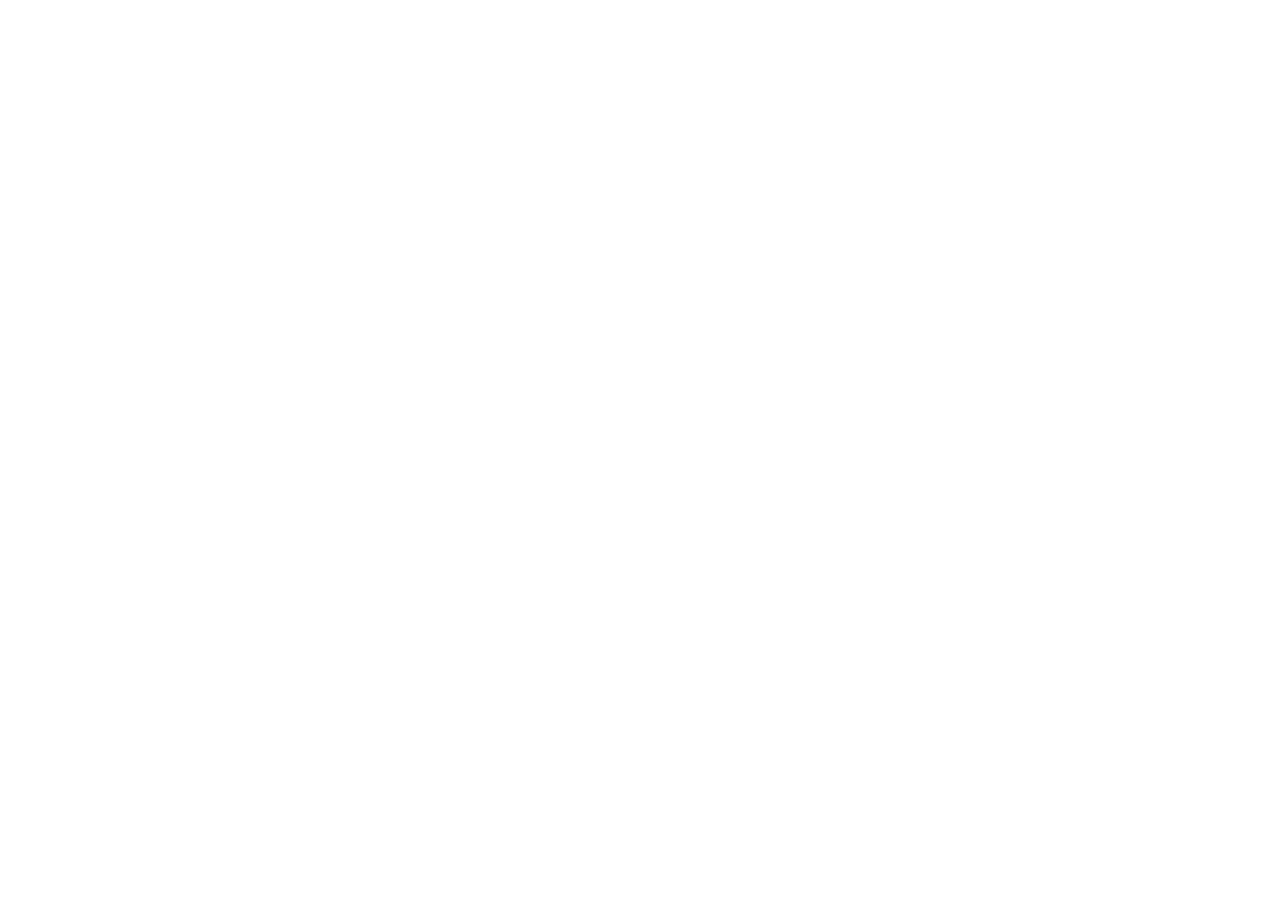
==== index.html @ 4f391301 "danya bot" ====
<!DOCTYPE html>
<html lang="en">
  <head>
    <link
      rel="icon"
      sizes="192x192"
      href="https://static.wixstatic.com/media/59e1b2_a5113f2312724d3fac35273dcd4bedaa%7Emv2.jpg/v1/fill/w_32%2Ch_32%2Clg_1%2Cusm_0.66_1.00_0.01/59e1b2_a5113f2312724d3fac35273dcd4bedaa%7Emv2.jpg"
    />
    <meta charset="UTF-8" />
    <meta http-equiv="X-UA-Compatible" content="IE=edge" />
    <meta name="viewport" content="width=device-width, initial-scale=1.0" />
    <title>Магазин|KARPOVA</title>
  </head>
  <body>
    <header></header>
  </body>
</html>
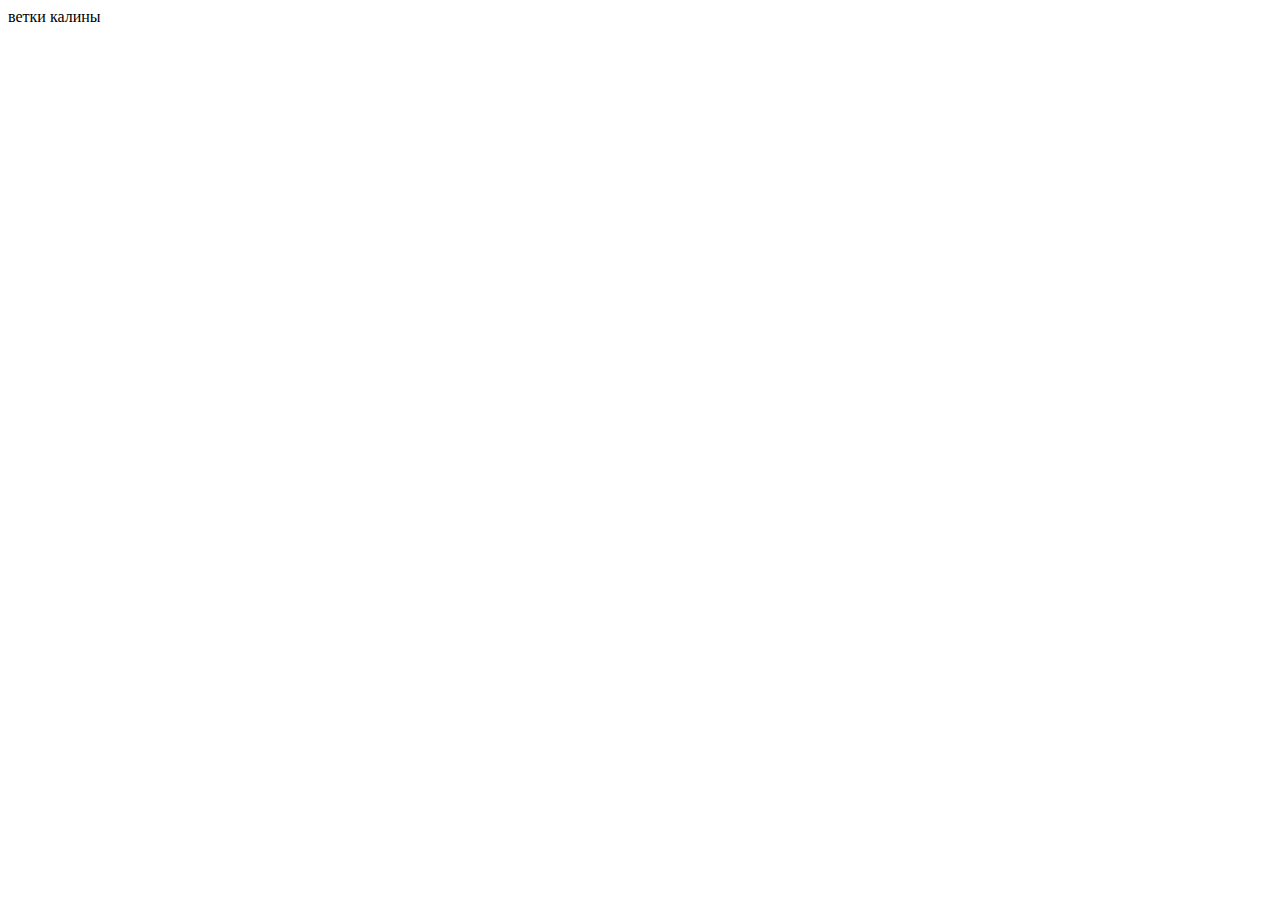
==== commit 6eee4229: "Merge branch 'main' of https://github.com/St4ff1-Pablo/karpova" ====
--- a/index.html
+++ b/index.html
@@ -12,6 +12,6 @@
     <title>Магазин|KARPOVA</title>
   </head>
   <body>
-    <header></header>
+    <header>ветки калины</header>
   </body>
 </html>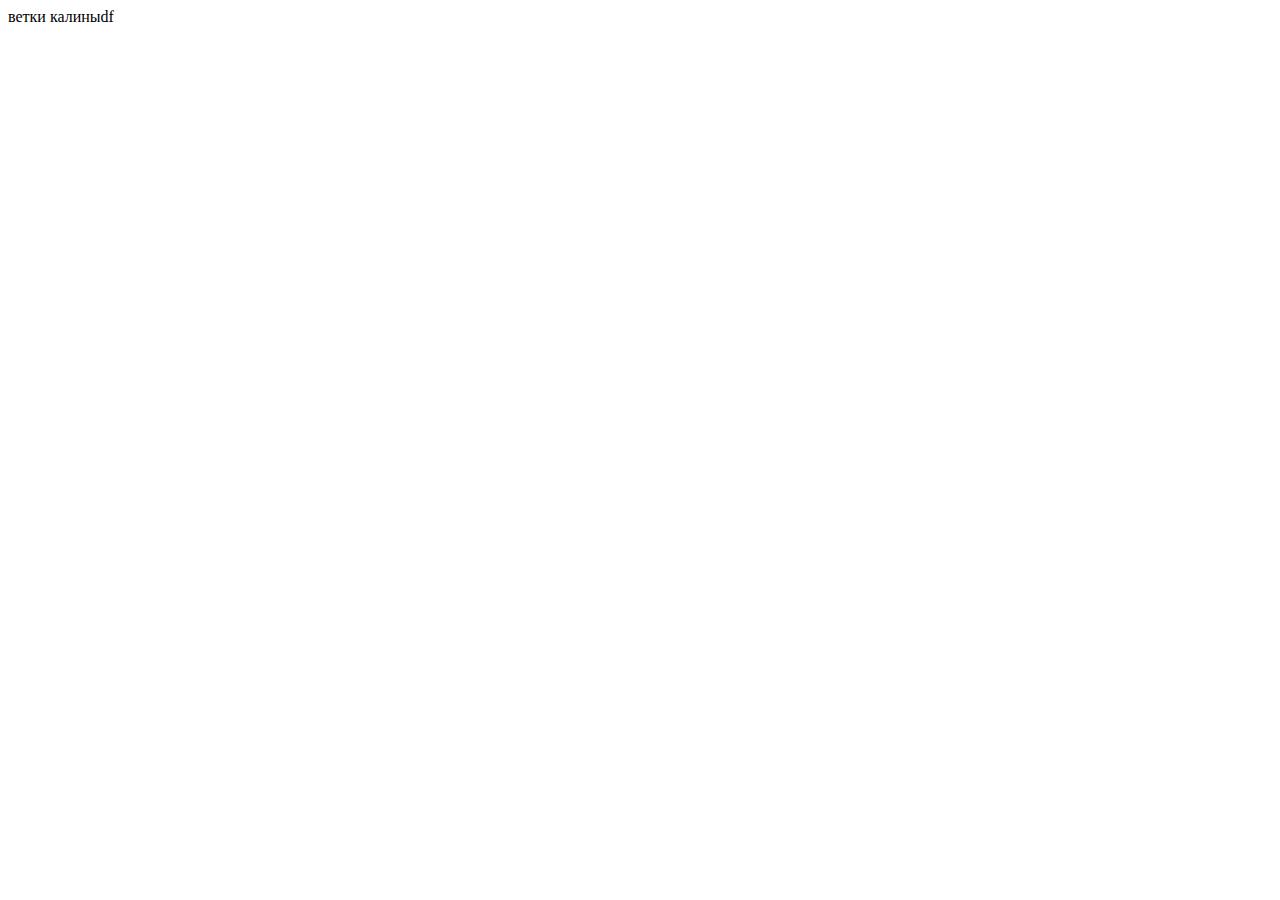
==== commit f40282aa: "lol" ====
--- a/index.html
+++ b/index.html
@@ -12,6 +12,6 @@
     <title>Магазин|KARPOVA</title>
   </head>
   <body>
-    <header>ветки калины</header>
+    <header>ветки калиныdf</header>
   </body>
 </html>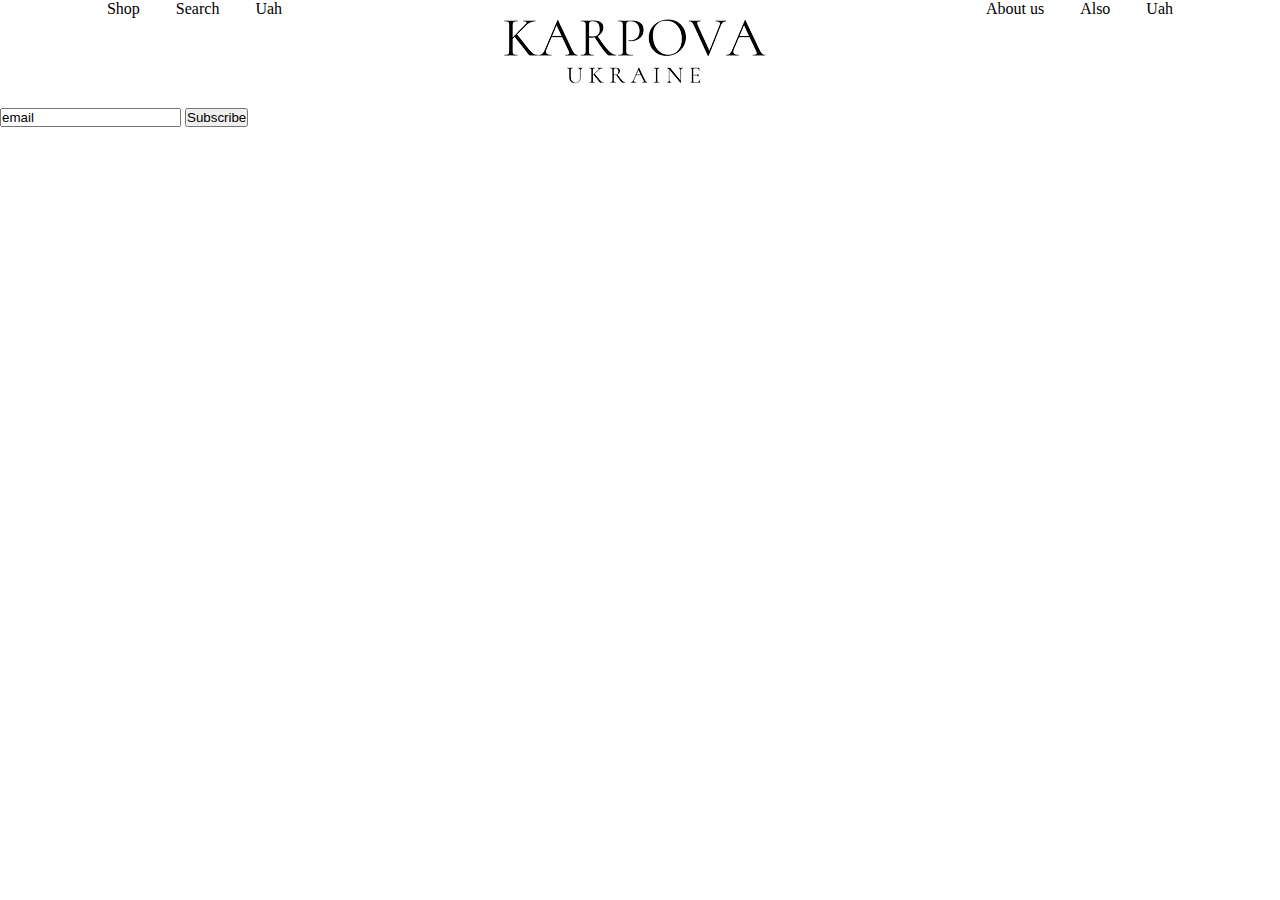
==== commit 7f80aa00: "даня бот" ====
--- a/index.html
+++ b/index.html
@@ -9,9 +9,35 @@
     <meta charset="UTF-8" />
     <meta http-equiv="X-UA-Compatible" content="IE=edge" />
     <meta name="viewport" content="width=device-width, initial-scale=1.0" />
+    <link rel="stylesheet" href="index.css" />
     <title>Магазин|KARPOVA</title>
   </head>
   <body>
-    <header>ветки калиныdf</header>
+    <header>
+      <nav>
+        <ul class="nav-list">
+          <span>
+            <li>Shop</li>
+            <li>Search</li>
+            <li>Uah</li>
+          </span>
+          <span>
+            <li class="nav-logo">
+              <img src="./img/logo.webp" alt="KARPOVA UKRAINE" class="logo" />
+            </li>
+          </span>
+          <span>
+            <li>About us</li>
+            <li>Also</li>
+            <li>Uah</li>
+          </span>
+        </ul>
+      </nav>
+    </header>
+
+    <footer>
+      <input type="text" value="email" />
+      <button>Subscribe</button>
+    </footer>
   </body>
-</html>+</html>
--- a/index.css
+++ b/index.css
@@ -0,0 +1,16 @@
+* {
+  margin: 0;
+  padding: 0;
+  list-style: none;
+  cursor: wait;
+}
+
+.nav-list{
+  display: flex;
+  justify-content: space-around;
+}
+
+li{
+  display: inline;
+  padding: 1rem;
+}
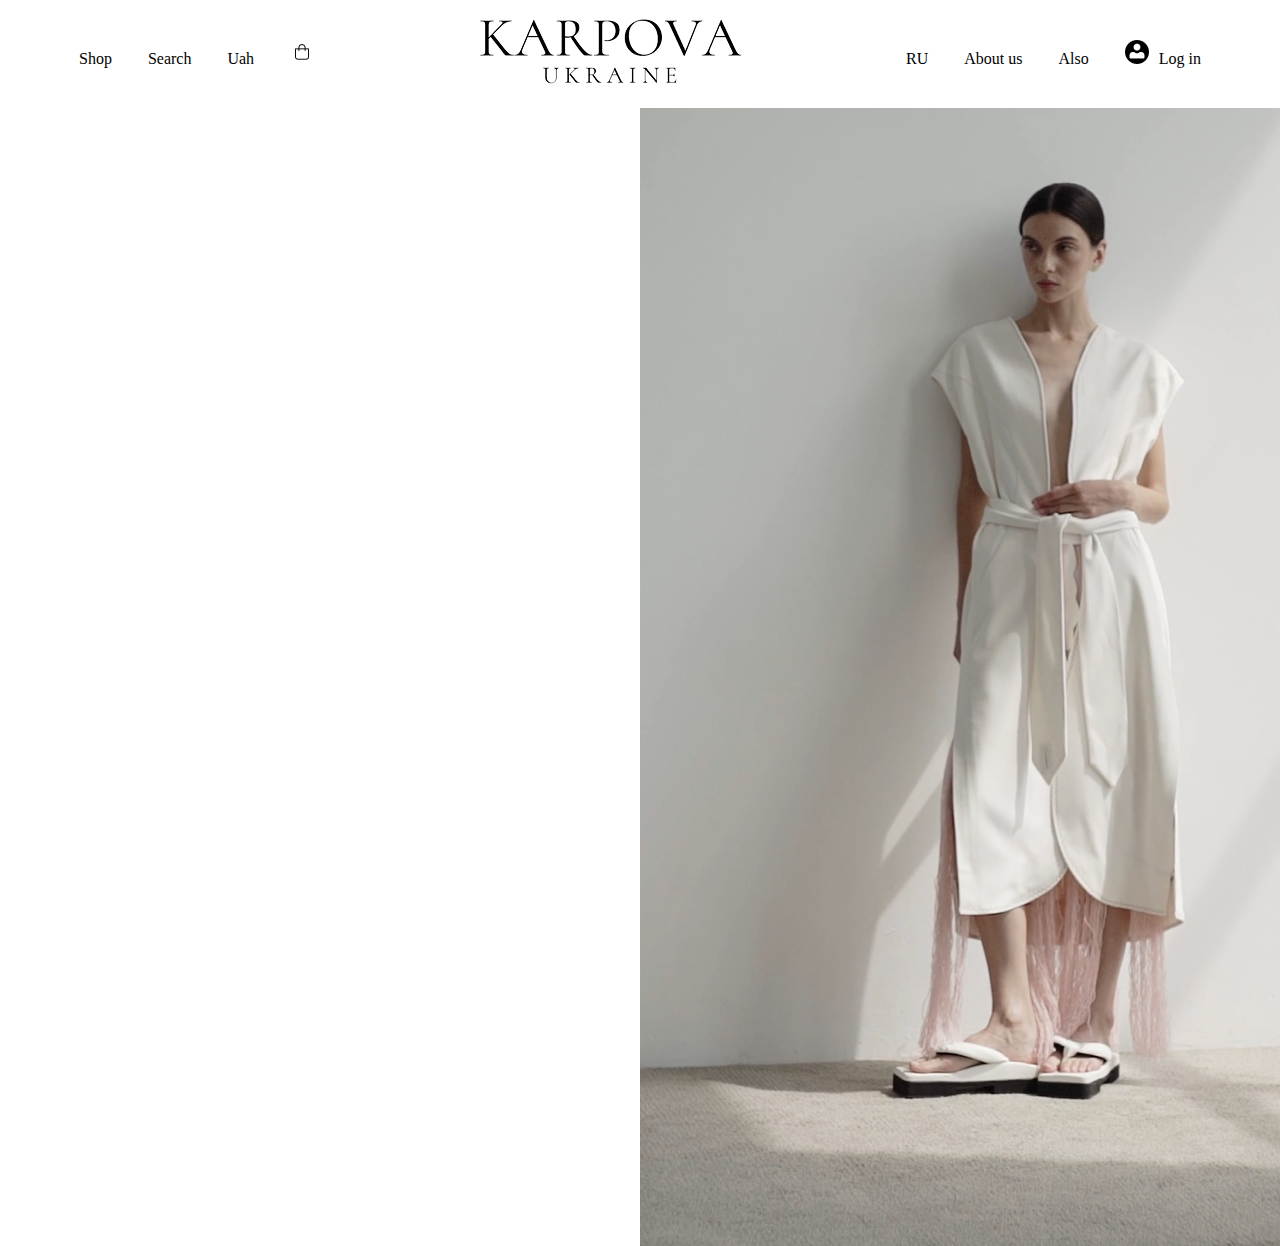
==== commit d16b1f5f: "header files" ====
--- a/index.html
+++ b/index.html
@@ -10,34 +10,46 @@
     <meta http-equiv="X-UA-Compatible" content="IE=edge" />
     <meta name="viewport" content="width=device-width, initial-scale=1.0" />
     <link rel="stylesheet" href="index.css" />
-    <title>Магазин|KARPOVA</title>
+    <title>KARPOVA</title>
   </head>
   <body>
     <header>
       <nav>
         <ul class="nav-list">
           <span>
-            <li>Shop</li>
-            <li>Search</li>
-            <li>Uah</li>
+            <li><a href="#!">Shop</a></li>
+            <li><a href="#!">Search</a></li>
+            <li><a href="#!">Uah</a></li>
+            <li>
+              <a href="#!"
+                ><img src="./img/cart_icon.png" alt="Cart" class="cart-icon"
+              /></a>
+            </li>
           </span>
           <span>
             <li class="nav-logo">
-              <img src="./img/logo.webp" alt="KARPOVA UKRAINE" class="logo" />
+              <a href="#!"
+                ><img src="./img/logo.webp" alt="KARPOVA UKRAINE" class="logo"
+              /></a>
             </li>
           </span>
           <span>
-            <li>About us</li>
-            <li>Also</li>
-            <li>Uah</li>
+            <li><a href="#!">RU</a></li>
+
+            <li><a href="#!">About us</a></li>
+            <li><a href="#!">Also</a></li>
+            <li>
+              <a href="#!">
+                <img src="./img/profile_icon.png" class="login-icon" />Log in</a
+              >
+            </li>
           </span>
         </ul>
       </nav>
+      <span class="header-videos">
+        <video src="./Video/left-vid.mp4" loop autoplay muted></video>
+        <video src="./Video/right-vid.mp4" loop autoplay muted></video>
+      </span>
     </header>
-
-    <footer>
-      <input type="text" value="email" />
-      <button>Subscribe</button>
-    </footer>
   </body>
 </html>
--- a/index.css
+++ b/index.css
@@ -2,15 +2,32 @@
   margin: 0;
   padding: 0;
   list-style: none;
-  cursor: wait;
 }
 
-.nav-list{
+a:link,
+a:visited,
+a:active {
+  color: #000;
+  text-decoration: none;
+}
+.nav-list {
   display: flex;
   justify-content: space-around;
+  align-items: center;
+  font-size: 16px;
 }
 
-li{
+li {
   display: inline;
   padding: 1rem;
 }
+.login-icon {
+  margin-right: 10px;
+}
+.header-videos{
+  display: flex;
+}
+video:nth-child(1),
+video:nth-child(2) {
+  width: 50%;
+}
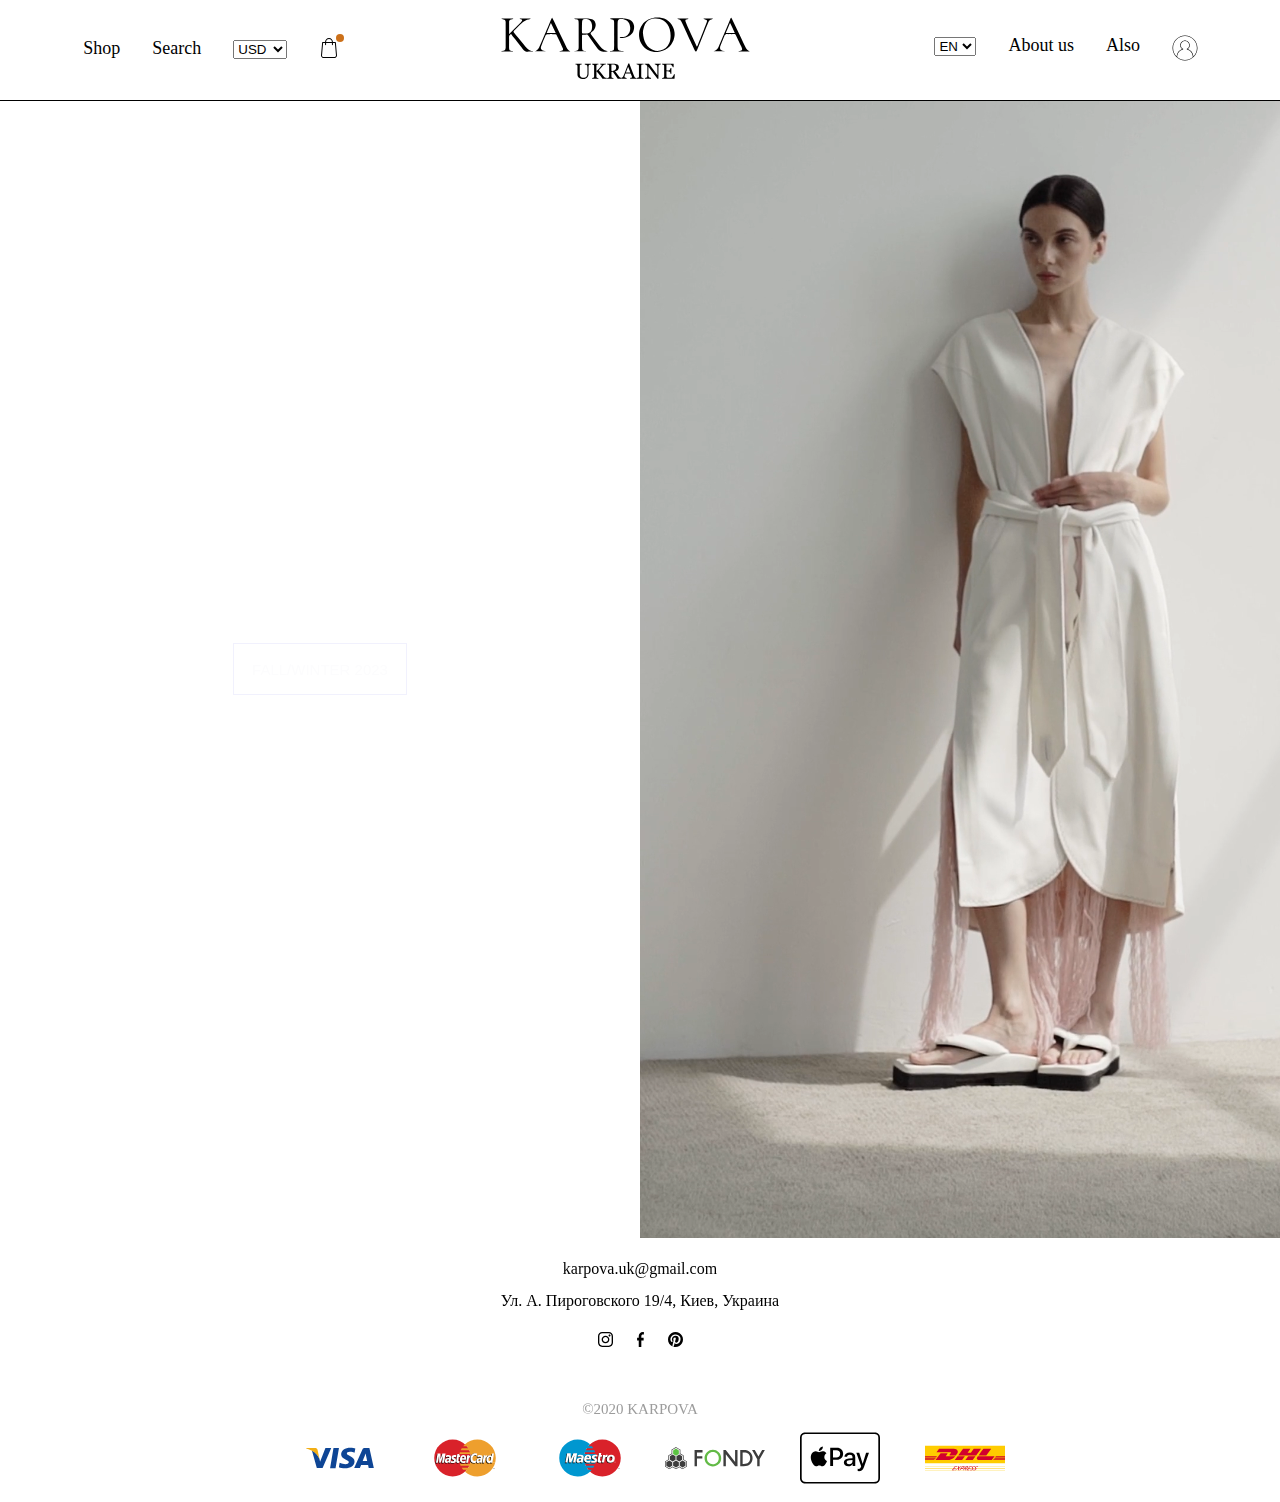
==== commit c39ea191: "first" ====
--- a/index.html
+++ b/index.html
@@ -4,52 +4,98 @@
     <link
       rel="icon"
       sizes="192x192"
-      href="https://static.wixstatic.com/media/59e1b2_a5113f2312724d3fac35273dcd4bedaa%7Emv2.jpg/v1/fill/w_32%2Ch_32%2Clg_1%2Cusm_0.66_1.00_0.01/59e1b2_a5113f2312724d3fac35273dcd4bedaa%7Emv2.jpg"
-    />
-    <meta charset="UTF-8" />
-    <meta http-equiv="X-UA-Compatible" content="IE=edge" />
-    <meta name="viewport" content="width=device-width, initial-scale=1.0" />
-    <link rel="stylesheet" href="index.css" />
+      href="https://static.wixstatic.com/media/59e1b2_a5113f2312724d3fac35273dcd4bedaa%7Emv2.jpg/v1/fill/w_32%2Ch_32%2Clg_1%2Cusm_0.66_1.00_0.01/59e1b2_a5113f2312724d3fac35273dcd4bedaa%7Emv2.jpg">
+    <meta charset="UTF-8">
+    <meta http-equiv="X-UA-Compatible" content="IE=edge">
+    <meta name="viewport" content="width=device-width, initial-scale=1.0">
+    <link rel="stylesheet" href="index.css">
     <title>KARPOVA</title>
+    
   </head>
   <body>
+    <section class="search-section">
+      <div class="search-holder">
+      <input type="text" placeholder="Enter product name" class="search">
+      <button class="search-button"><img src="./img/Header/glass.svg" alt=""></button>
+      </div>
+      <div class="exit-search"></div>
+    </section>
     <header>
-      <nav>
-        <ul class="nav-list">
-          <span>
+      <nav class="nav">
+          <ul class="header-content-holder header-text-holder">
             <li><a href="#!">Shop</a></li>
-            <li><a href="#!">Search</a></li>
-            <li><a href="#!">Uah</a></li>
+            <li class="search-li"><a href="#!">Search</a></li>
+            <li> <select id="currency" class="currencyList">
+              <option selected>USD</option>
+              <option>EUR</option>
+              <option>UAH</option>
+              <option>KWD</option>
+              <option>QAR</option>
+              <option>AED</option>
+          </select></li>
             <li>
-              <a href="#!"
-                ><img src="./img/cart_icon.png" alt="Cart" class="cart-icon"
-              /></a>
+              <a href="#!">
+                <span class="cart-holder"><img src="./img/Header/cart_icon.svg" alt="Cart" class="cart"/></span>
+              </a>
+            </li>
+          </ul>
+          <span class="header-content-holder">
+              <a href="#!">
+                <img src="./img/Header/logo.svg" alt="KARPOVA UKRAINE" class="logo">
+              </a>
             </li>
           </span>
-          <span>
-            <li class="nav-logo">
-              <a href="#!"
-                ><img src="./img/logo.webp" alt="KARPOVA UKRAINE" class="logo"
-              /></a>
+          <ul class="header-content-holder header-text-holder">
+            <li> 
+              <select class = "change-lang" id="language">
+                  <option value="ua">UA</option>
+                  <option value="ru">RU</option>
+                  <option value="en" selected>EN</option>
+              </select>
             </li>
-          </span>
-          <span>
-            <li><a href="#!">RU</a></li>
-
             <li><a href="#!">About us</a></li>
             <li><a href="#!">Also</a></li>
             <li>
               <a href="#!">
-                <img src="./img/profile_icon.png" class="login-icon" />Log in</a
-              >
+                <img src="./img/Header/profile_icon.svg" class="login-icon">
+              </a>
             </li>
-          </span>
-        </ul>
+          </ul>
       </nav>
-      <span class="header-videos">
-        <video src="./Video/left-vid.mp4" loop autoplay muted></video>
+      <div class="header-videos">
+        <div class="video-holder">
+          <video src="./Video/left-vid.mp4" loop autoplay muted></video>
+          <button class="header-button" role="button"><span class="text">FALL/WINTER 2023</span><span>More</span></button>
+        </div>
+        
+      <div class="video-holder">
         <video src="./Video/right-vid.mp4" loop autoplay muted></video>
-      </span>
+        <!-- <button class="header-button">NEW ARRIVALS</button> -->
+      </div>
+      </div>
     </header>
+    <footer>
+      <ul class="footer-address" data-aos="zoom-in">
+        <li><a href="mailto:karpova.uk@gmail.com" target="_blank">karpova.uk@gmail.com</a></li>
+        <li><a target="_blank" href="https://www.google.com/maps/place/%D1%83%D0%BB.+%D0%90%D0%BB%D0%B5%D0%BA%D1%81%D0%B0%D0%BD%D0%B4%D1%80%D0%B0+%D0%9F%D0%B8%D1%80%D0%BE%D0%B3%D0%BE%D0%B2%D1%81%D0%BA%D0%BE%D0%B3%D0%BE,+19%2F4,+%D0%9A%D0%B8%D0%B5%D0%B2,+02000/@50.4188718,30.4784734,17z/data=!3m1!4b1!4m5!3m4!1s0x40d4cecfbb957085:0xa4ad9947ea7eeb75!8m2!3d50.4188718!4d30.4784734"> Ул. А. Пироговского 19/4, Киев, Украина</a></li>
+      </ul>
+      <ul class="social-media-ul">
+        <li><a target="_blank" href="https://www.instagram.com/karpova.ukraine/"><img class="social-media" src="./img/Footer/Insta.svg" alt="Instagram"></a></li>
+        <li><a target="_blank" href="https://www.facebook.com/karpova.ukraine/"><img class="social-media"  src="./img/Footer/Facebook.svg" alt="Facebook"></a></li>
+        <li><a target="_blank" href="https://pin.it/63gs2t5"><img class="social-media" src="./img/Footer/Pinterest.svg" alt="Pinterest"></a></li>
+      </ul>
+      <p class="license">©2020 KARPOVA</p>
+      <ul class="partners-logo-ul">
+        <li><img class="partners-logo" src="./img/Footer/Visa.svg" alt="Visa"></li>
+        <li><img class="partners-logo" src="./img/Footer/Mastercard.svg" alt="MasterCard"></li>
+        <li><img class="partners-logo" src="./img/Footer/Maestro.svg" alt="Maestro"></li>
+        <li><img class="partners-logo" src="./img/Footer/Fondy.svg" alt="Fondy"></li>
+        <li><img class="partners-logo" src="./img/Footer/ApplePay.svg" alt="ApplePay"></li>
+        <li><img class="partners-logo" src="./img/Footer/DHL.svg" alt="DHL"></li>
+      </ul>
+    </footer>
+    <button id="messageButton"><img src="./img/Footer/messages.svg"></button>
+    
+    <script src="./main.js"></script>
   </body>
 </html>
--- a/index.css
+++ b/index.css
@@ -3,31 +3,282 @@
   padding: 0;
   list-style: none;
 }
-
-a:link,
-a:visited,
-a:active {
+body {
+  width: 100%;
+  overflow-x: hidden;
+  margin-top: 100px;
+}
+img {
+  pointer-events: none;
+}
+a {
   color: #000;
   text-decoration: none;
 }
-.nav-list {
-  display: flex;
-  justify-content: space-around;
-  align-items: center;
-  font-size: 16px;
-}
-
-li {
+.search-section {
+  position: absolute;
+  background-color: rgba(0, 0, 0, 0.9);
+  width: 100%;
+  height: 100%;
+  top: 0;
+  z-index: 100;
+  /* display: flex; */
+  justify-content: center;
+  align-items: center;
+  display: none;
+}
+.search-holder {
+  display: flex;
+  align-items: center;
+  background-color: white;
+  border-radius: 50px;
+  padding: 0 0 0 1rem;
+  z-index: 1000;
+}
+.search {
+  font-size: 18px;
+  outline: none;
+  height: 40px;
+  width: 300px;
+  border: none;
+}
+.search-button {
+  cursor: pointer;
+  margin-left: 5px;
+  width: 50px;
+  height: 50px;
+  border: none;
+  border-radius: 50px;
+  background-color: wheat;
+  display: flex;
+  justify-content: center;
+  align-items: center;
+}
+.search-button img {
+  width: 50%;
+}
+.exit-search {
+  width: 100%;
+  height: 100%;
+  position: absolute;
+}
+body + div[is-visible] {
+  display: none !important;
+}
+.change-lang {
+}
+
+.cart-holder::after {
+  position: absolute;
+  right: 0;
+  bottom: 20px;
+  content: '';
+  display: block;
+  width: 8px;
+  height: 8px;
+  background-color: rgb(204, 112, 25);
+  border-radius: 50%;
+}
+.nav {
+  background-color: white;
+  position: fixed;
+  display: flex;
+  justify-content: center;
+  align-items: center;
+  font-size: 18px;
+  width: 100%;
+  height: 100px;
+  transition: transform 0.2s ease;
+  top: 0;
+  left: 0;
+  z-index: 3;
+  border-bottom: solid 1px black;
+}
+.nav.hide {
+  transform: translateY(-200px);
+}
+.header-content-holder {
+  width: 33.3%;
+  display: flex;
+  justify-content: center;
+}
+.header-text-holder a {
+  text-decoration: none;
+  background-image: linear-gradient(currentColor, currentColor);
+  background-position: 0% 100%;
+  background-repeat: no-repeat;
+  background-size: 0% 1px;
+  transition: background-size 0.3s;
+}
+.header-text-holder a:hover {
+  background-size: 100% 2px;
+  text-decoration: solid;
+}
+.header-content-holder li {
   display: inline;
   padding: 1rem;
 }
+
+.logo {
+  margin: auto;
+  width: 90%;
+  transition: 0.2s ease;
+}
+
 .login-icon {
-  margin-right: 10px;
-}
-.header-videos{
-  display: flex;
+  width: 26px;
+}
+.cart {
+  z-index: 2;
+  width: 20px;
+}
+.cart-holder {
+  position: relative;
+  padding: 0 5px 0 0;
+}
+.header-videos {
+  width: 100%;
+  display: flex;
+}
+.video-holder {
+  width: 50%;
+  /* height: 100vh; */
+  display: flex;
+  align-items: center;
+  justify-content: center;
 }
 video:nth-child(1),
 video:nth-child(2) {
-  width: 50%;
-}
+  width: 100%;
+  z-index: -1;
+}
+/*
+.header-button {
+  position: absolute;
+  background: none;
+  border: solid white 1px;
+  color: white;
+  padding: 32px;
+  font-size: 18px;
+  transition: 0.3s all;
+}
+.header-button:hover {
+  cursor: pointer;
+  border: solid black 1px;
+  background-color: rgba(255, 255, 255, 0.2);
+}*/
+.header-button {
+  position: absolute;
+  background-color: rgba(255, 255, 255, 0);
+  overflow: hidden;
+  border: 1px solid #f1f1fd;
+  color: #fcfcfd;
+  display: inline-block;
+  font-size: 15px;
+  line-height: 15px;
+  padding: 18px 18px 17px;
+  text-decoration: none;
+  cursor: pointer;
+  user-select: none;
+  -webkit-user-select: none;
+  touch-action: manipulation;
+}
+
+.header-button span:first-child {
+  position: relative;
+  transition: color 600ms cubic-bezier(0.48, 0, 0.12, 1);
+}
+
+.header-button span:last-child {
+  color: white;
+  display: block;
+  position: absolute;
+  bottom: 0;
+  transition: all 500ms cubic-bezier(0.48, 0, 0.12, 1);
+  z-index: 100;
+  opacity: 0;
+  top: 65%;
+  left: 50%;
+  transform: translateY(225%) translateX(-50%);
+  height: 14px;
+  line-height: 13px;
+}
+
+.header-button:after {
+  content: '';
+  position: absolute;
+  bottom: -50%;
+  left: 0;
+  width: 100%;
+  height: 100%;
+  background-color: black;
+  transform-origin: bottom center;
+  transition: transform 600ms cubic-bezier(0.48, 0, 0.12, 1);
+  transform: skewY(9.3deg) scaleY(0);
+}
+
+.header-button:hover:after {
+  transform-origin: bottom center;
+  transform: skewY(9.3deg) scaleY(2);
+}
+
+.header-button:hover span:last-child {
+  transform: translateX(-50%) translateY(-100%);
+  opacity: 1;
+  transition: all 900ms cubic-bezier(0.48, 0, 0.12, 1);
+}
+/*Foooooooooter*/
+footer {
+  display: flex;
+  flex-direction: column;
+  align-items: center;
+}
+.footer-address {
+  display: flex;
+  flex-direction: column;
+  align-items: center;
+  margin: 15px 0 15px 0;
+  line-height: 2;
+}
+.social-media-ul {
+  display: flex;
+  margin: 0 0 50px 0;
+  justify-content: space-between;
+}
+.social-media {
+  height: 15px;
+  margin: 0 10px 0 10px;
+  transition: 1.2s;
+}
+.social-media-ul:hover {
+  transform: scale(2);
+}
+.license {
+  font-size: 15px;
+  color: rgb(156, 156, 156);
+}
+.partners-logo-ul {
+  padding-top: 0;
+  display: flex;
+  justify-content: space-between;
+}
+.partners-logo {
+  height: 80px;
+  width: 100px;
+  margin-left: 25px;
+}
+
+/*button*/
+#messageButton {
+  position: fixed;
+  width: 80px;
+  height: 80px;
+  border-radius: 50%;
+  background-color: rgba(164, 247, 242, 0.733);
+  float: right;
+}
+#messageButton img{
+  width: 20px;
+  height: 20px;
+  float: left;
+}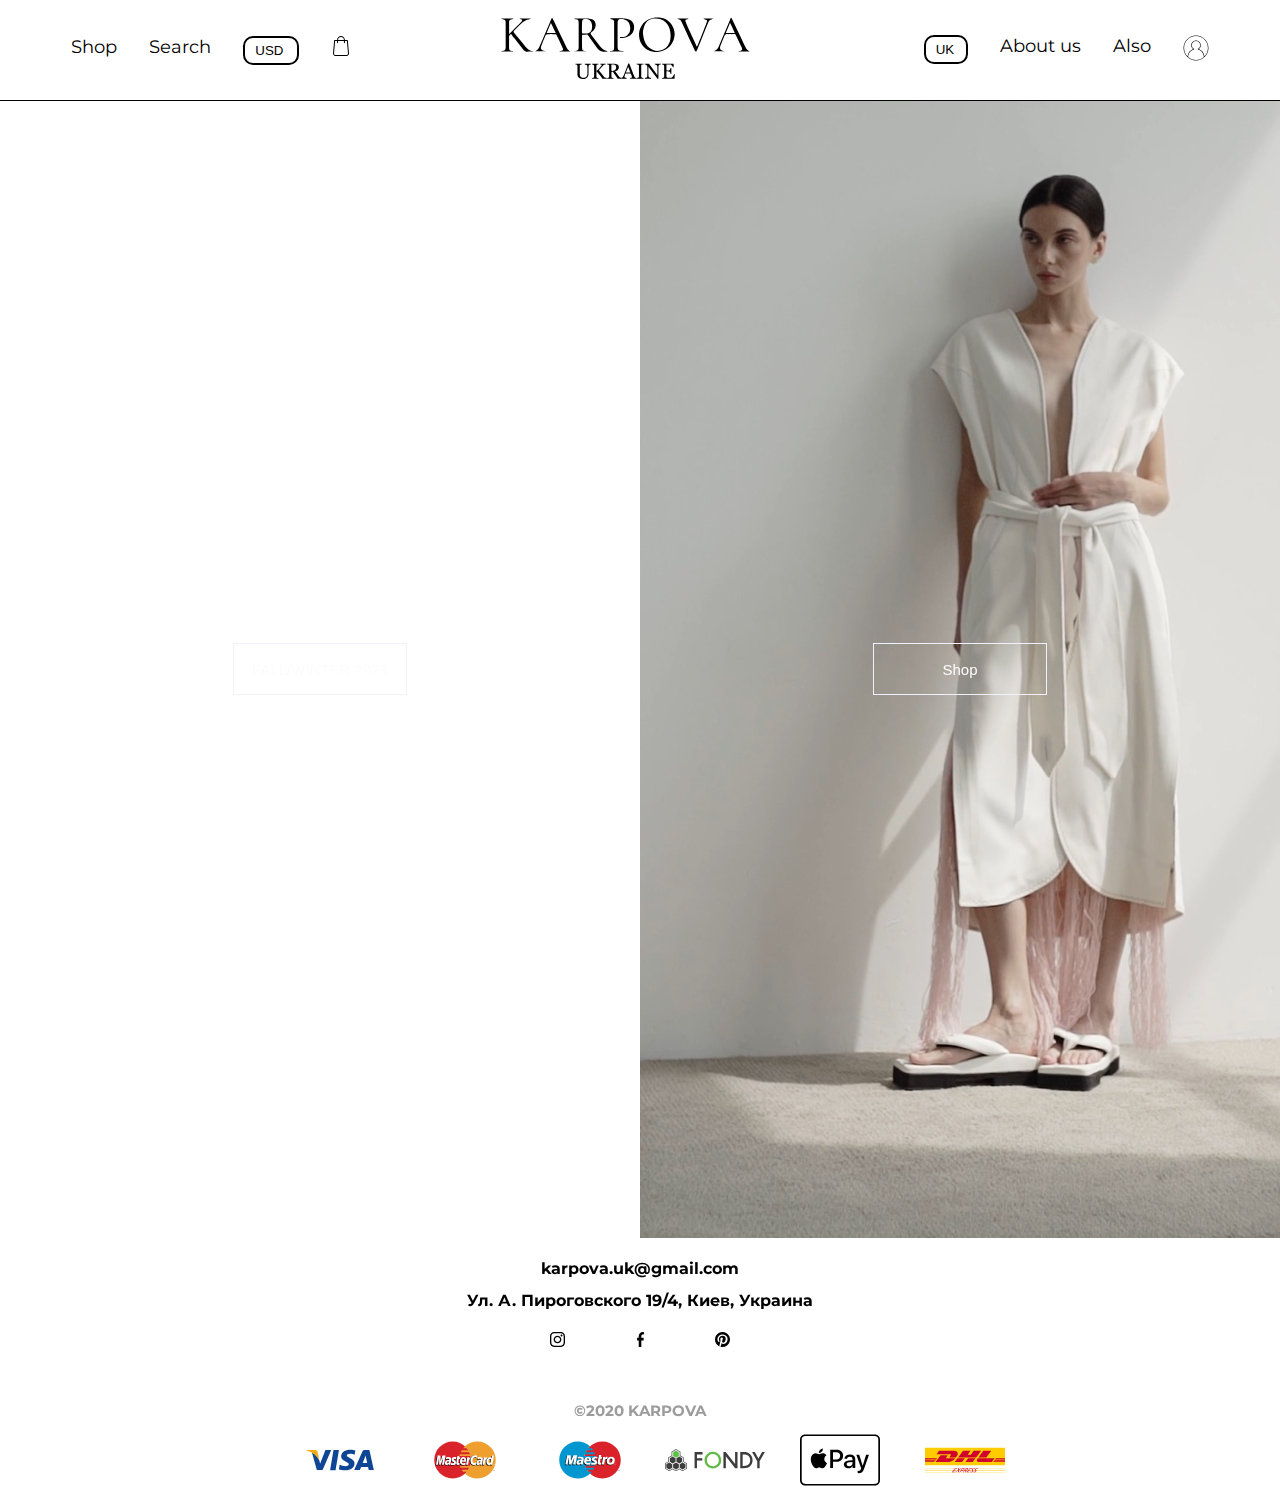
==== commit f0a68b58: "main1.0" ====
--- a/index.html
+++ b/index.html
@@ -5,7 +5,10 @@
       rel="icon"
       sizes="192x192"
       href="https://static.wixstatic.com/media/59e1b2_a5113f2312724d3fac35273dcd4bedaa%7Emv2.jpg/v1/fill/w_32%2Ch_32%2Clg_1%2Cusm_0.66_1.00_0.01/59e1b2_a5113f2312724d3fac35273dcd4bedaa%7Emv2.jpg">
-    <meta charset="UTF-8">
+      <link rel="preconnect" href="https://fonts.googleapis.com">
+<link rel="preconnect" href="https://fonts.gstatic.com" crossorigin>
+<link href="https://fonts.googleapis.com/css2?family=Montserrat:ital,wght@0,100;0,200;0,300;0,400;0,500;0,600;0,700;0,800;0,900;1,100;1,200;1,300;1,400;1,500;1,600;1,700;1,800;1,900&display=swap" rel="stylesheet">
+      <meta charset="UTF-8">
     <meta http-equiv="X-UA-Compatible" content="IE=edge">
     <meta name="viewport" content="width=device-width, initial-scale=1.0">
     <link rel="stylesheet" href="index.css">
@@ -20,22 +23,35 @@
       </div>
       <div class="exit-search"></div>
     </section>
+    <section class="selected-products-holder">
+      <div class="selected-products">
+        <div class="selected-products-header"><h2>Cart</h2><div class="close-btn-selected-products"></div></div>
+        <div class="selected-products-content">
+          <a href=""><p>Your cart is empty <br> Go to shop &#8594;</p></a>
+        </div>
+      </div>
+    </section>
+    <div class="exit-selected-products"></div>
+
     <header>
       <nav class="nav">
           <ul class="header-content-holder header-text-holder">
-            <li><a href="#!">Shop</a></li>
-            <li class="search-li"><a href="#!">Search</a></li>
-            <li> <select id="currency" class="currencyList">
-              <option selected>USD</option>
-              <option>EUR</option>
-              <option>UAH</option>
-              <option>KWD</option>
-              <option>QAR</option>
-              <option>AED</option>
-          </select></li>
+            <li><a href="">Shop</a></li>
+            <li class="search-li"><a href="">Search</a></li>
+            <li class="select-holder">
+              
+               <select id="currency">
+                  <option selected value="USD">USD</option>
+                  <option value="AED">AED</option>
+                  <option value="EUR">EUR</option>
+                  <option value="KWD">KWD</option>
+                  <option value="UAH">UAH</option>
+                  <option value="QAR">QAR</option>
+                 </select>
+            </li>
             <li>
               <a href="#!">
-                <span class="cart-holder"><img src="./img/Header/cart_icon.svg" alt="Cart" class="cart"/></span>
+                <span id="cart-holder"><img src="./img/Header/cart_icon.svg" alt="Cart" class="cart"/></span>
               </a>
             </li>
           </ul>
@@ -47,10 +63,13 @@
           </span>
           <ul class="header-content-holder header-text-holder">
             <li> 
-              <select class = "change-lang" id="language">
-                  <option value="ua">UA</option>
-                  <option value="ru">RU</option>
-                  <option value="en" selected>EN</option>
+              <select id="language">
+                <option value="UK">UK</option>
+                <option value="EN">EN</option>
+                <option value="RU">RU</option>
+                <option value="AR">AR</option>
+                <option value="TR">TR</option>
+                <option value="IT">IT</option>
               </select>
             </li>
             <li><a href="#!">About us</a></li>
@@ -70,7 +89,7 @@
         
       <div class="video-holder">
         <video src="./Video/right-vid.mp4" loop autoplay muted></video>
-        <!-- <button class="header-button">NEW ARRIVALS</button> -->
+        <button class="header-button" role="button"><span class="text">Shop</span><span>More</span></button>
       </div>
       </div>
     </header>
@@ -94,8 +113,8 @@
         <li><img class="partners-logo" src="./img/Footer/DHL.svg" alt="DHL"></li>
       </ul>
     </footer>
-    <button id="messageButton"><img src="./img/Footer/messages.svg"></button>
-    
+     <!--<button id="messageButton"><img src="./img/Footer/messages.svg"></button> -->
+     <script src="https://ajax.googleapis.com/ajax/libs/jquery/3.5.1/jquery.min.js"></script>
     <script src="./main.js"></script>
   </body>
 </html>
--- a/index.css
+++ b/index.css
@@ -6,7 +6,10 @@
 body {
   width: 100%;
   overflow-x: hidden;
+  
   margin-top: 100px;
+  font-family: 'Montserrat', sans-serif;
+  font-weight: 400;
 }
 img {
   pointer-events: none;
@@ -16,16 +19,17 @@
   text-decoration: none;
 }
 .search-section {
-  position: absolute;
+  position: fixed;
   background-color: rgba(0, 0, 0, 0.9);
   width: 100%;
-  height: 100%;
-  top: 0;
+  height: 110%;
+  top: -120%;
   z-index: 100;
-  /* display: flex; */
-  justify-content: center;
-  align-items: center;
-  display: none;
+  display: flex;
+  justify-content: center;
+  align-items: center;
+  transition: 0.5s ease;
+  /* display: none; */
 }
 .search-holder {
   display: flex;
@@ -60,22 +64,115 @@
 .exit-search {
   width: 100%;
   height: 100%;
-  position: absolute;
-}
-body + div[is-visible] {
-  display: none !important;
-}
-.change-lang {
-}
-
-.cart-holder::after {
+  position: fixed;
+}
+.selected-products-holder{
+  width: 25%;
+  height: 100%;
+  position: fixed;
+  top: 0;
+  left: -100%;
+  z-index: 1000;
+  transition: 0.5s ease;
+}
+.selected-products-header{
+  border-bottom: darkgray solid 1px;
+  display: flex;
+  justify-content: space-between;
+  align-items: center;
+}
+.selected-products-header h2{
+  padding: 0.5rem;
+}
+.exit-selected-products{
+  z-index: -1;
+  position: fixed;
+  width: 100%;
+  height: 100%;
+  top: 0;
+  left: 0;
+  background-color: rgba(0, 0, 0, 0);
+  transition: 0.5s ease;
+  /* display: none; */
+}
+.selected-products-content a {
+  text-decoration: none;
+  background-image: linear-gradient(currentColor, currentColor);
+  background-position: 0% 100%;
+  background-repeat: no-repeat;
+  background-size: 0% 1px;
+  transition: background-size 0.3s;
+}
+.selected-products-content a:hover {
+  background-size: 100% 2px;
+  text-decoration: solid;
+}
+.close-btn-selected-products{
+  background-image: url('./img/x-22.svg');
+  background-size: 50%;
+  background-position: center;
+  width: 20px;
+  height: 20px;
+  padding: 0.5rem;
+  background-repeat: no-repeat;
+  transition: 0.5s ease;
+}
+.close-btn-selected-products:hover{
+  cursor: pointer;
+  -webkit-transform: rotate(180deg);
+  -moz-transform: rotate(180deg);
+  -o-transform: rotate(180deg);
+  -ms-transform: rotate(180deg);
+  transform: rotate(180deg);
+}
+
+.selected-products-header img:hover{
+  background-color: wheat;
+  cursor: pointer;
+}
+.selected-products{
+  width: 100%;
+  height: 100%;
+  background-color: white;
+}
+.selected-products-content{
+  height: 100%;
+  display: flex;
+  flex-direction: column-reverse;
+  flex-direction: column;
+  justify-content: center;
+  align-items: center;
+  color: darkgrey;
+  font-size: 22px;
+  font-weight: 700;
+}
+#currency,#language{
+  padding: 5px 10px 5px 10px;
+  appearance: none;
+  border: 2px solid rgb(0, 0, 0) ;
+  border-radius: 10px;
+  background-color: transparent;
+  outline: none;
+}
+
+
+
+.cart {
+  z-index: 2;
+  width: 20px;
+}
+#cart-holder {
+  position: relative;
+  padding: 4px 5px 0 0;
+}
+.active-cart:after {
   position: absolute;
   right: 0;
   bottom: 20px;
   content: '';
   display: block;
-  width: 8px;
-  height: 8px;
+  width: 6px;
+  height: 6px;
   background-color: rgb(204, 112, 25);
   border-radius: 50%;
 }
@@ -128,14 +225,7 @@
 .login-icon {
   width: 26px;
 }
-.cart {
-  z-index: 2;
-  width: 20px;
-}
-.cart-holder {
-  position: relative;
-  padding: 0 5px 0 0;
-}
+
 .header-videos {
   width: 100%;
   display: flex;
@@ -167,6 +257,9 @@
   border: solid black 1px;
   background-color: rgba(255, 255, 255, 0.2);
 }*/
+.header-button:nth-child(2){
+  width: 174px;
+}
 .header-button {
   position: absolute;
   background-color: rgba(255, 255, 255, 0);
@@ -232,6 +325,7 @@
   display: flex;
   flex-direction: column;
   align-items: center;
+  font-weight: 700;
 }
 .footer-address {
   display: flex;
@@ -244,13 +338,15 @@
   display: flex;
   margin: 0 0 50px 0;
   justify-content: space-between;
+  width: 200px;
 }
 .social-media {
   height: 15px;
   margin: 0 10px 0 10px;
   transition: 1.2s;
 }
-.social-media-ul:hover {
+.social-media-ul li:hover {
+  transition: 1s;
   transform: scale(2);
 }
 .license {
@@ -268,17 +364,23 @@
   margin-left: 25px;
 }
 
-/*button*/
+/*button
 #messageButton {
   position: fixed;
-  width: 80px;
-  height: 80px;
-  border-radius: 50%;
+  width: 140px;
+  height: 50px;
+  border-radius: 5%;
   background-color: rgba(164, 247, 242, 0.733);
-  float: right;
+  bottom: 0;
+  display: flex;
+  justify-content: center;
+  align-items: center;  
 }
 #messageButton img{
   width: 20px;
   height: 20px;
-  float: left;
-}+  
+}*/
+
+/*----------------language and value------------------------*/
+
